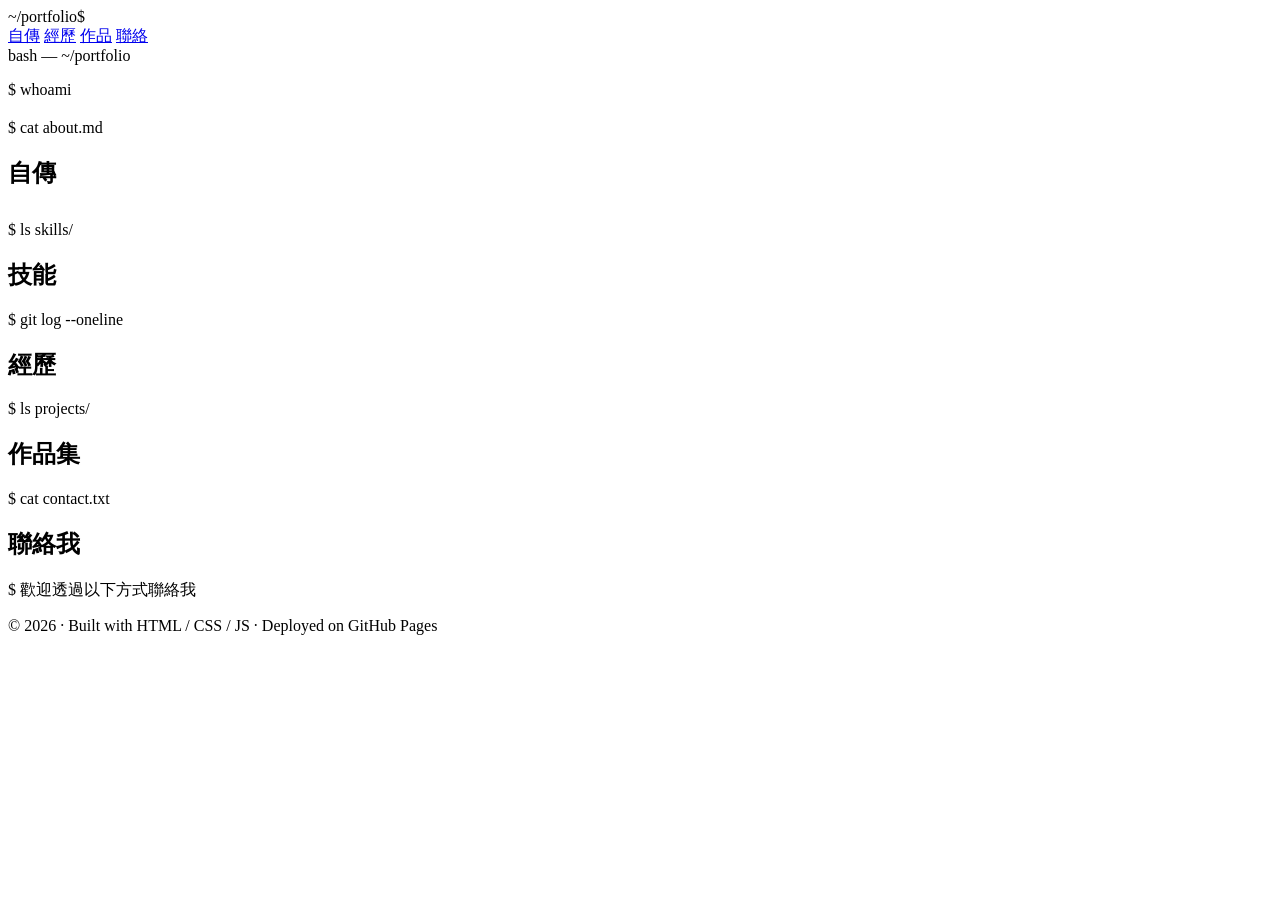
==== index.html @ 5002540f "Add files via upload" ====
<!DOCTYPE html>
<html lang="zh-Hant">
<head>
<meta charset="UTF-8" />
<meta name="viewport" content="width=device-width, initial-scale=1.0" />
<title>個人網站</title>
<meta name="description" content="個人作品集與自傳網站" />
<link rel="preconnect" href="https://fonts.googleapis.com" />
<link href="https://fonts.googleapis.com/css2?family=JetBrains+Mono:wght@400;500;600;700&family=Inter:wght@400;500;600;700&display=swap" rel="stylesheet" />
<link rel="stylesheet" href="css/style.css" />
</head>
<body>

<header class="topnav">
  <div class="wrap">
    <div class="brand">~/portfolio<span class="dot">$</span></div>
    <nav>
      <a href="#about">自傳</a>
      <a href="#experience">經歷</a>
      <a href="#projects">作品</a>
      <a href="#contact">聯絡</a>
    </nav>
  </div>
</header>

<main>
  <section class="hero">
    <div class="wrap">
      <div class="terminal">
        <div class="terminal-bar">
          <span class="tdot red"></span>
          <span class="tdot yellow"></span>
          <span class="tdot green"></span>
          <span class="tpath">bash — ~/portfolio</span>
        </div>
        <div class="terminal-body">
          <p class="terminal-line"><span class="prompt">$</span> whoami</p>
          <p class="terminal-line" id="whoami-output"></p>
          <div class="terminal-output" id="terminal-output">
            <h1 id="hero-name"></h1>
            <p class="title-en" id="hero-title-en"></p>
            <p class="tagline" id="hero-tagline"></p>
            <div class="meta" id="hero-meta"></div>
          </div>
        </div>
      </div>
    </div>
  </section>

  <section id="about">
    <div class="wrap">
      <div class="section-head">
        <span class="cmd">$ cat about.md</span>
        <h2>自傳</h2>
      </div>
      <div class="about-card" id="about-content"></div>

      <div class="section-head" style="margin-top:32px;">
        <span class="cmd">$ ls skills/</span>
        <h2>技能</h2>
      </div>
      <div class="skills" id="skills-list"></div>
    </div>
  </section>

  <section id="experience">
    <div class="wrap">
      <div class="section-head">
        <span class="cmd">$ git log --oneline</span>
        <h2>經歷</h2>
      </div>
      <div class="gitlog" id="gitlog"></div>
    </div>
  </section>

  <section id="projects">
    <div class="wrap">
      <div class="section-head">
        <span class="cmd">$ ls projects/</span>
        <h2>作品集</h2>
      </div>
      <div class="projects-grid" id="projects-grid"></div>
    </div>
  </section>

  <section id="contact">
    <div class="wrap">
      <div class="section-head">
        <span class="cmd">$ cat contact.txt</span>
        <h2>聯絡我</h2>
      </div>
      <div class="contact-terminal">
        <p><span class="prompt">$</span> 歡迎透過以下方式聯絡我</p>
        <ul class="contact-list" id="contact-list"></ul>
      </div>
    </div>
  </section>
</main>

<footer>
  &copy; <span id="year"></span> · Built with HTML / CSS / JS · Deployed on GitHub Pages
</footer>

<script src="js/main.js"></script>
<script>document.getElementById("year").textContent = new Date().getFullYear();</script>
</body>
</html>
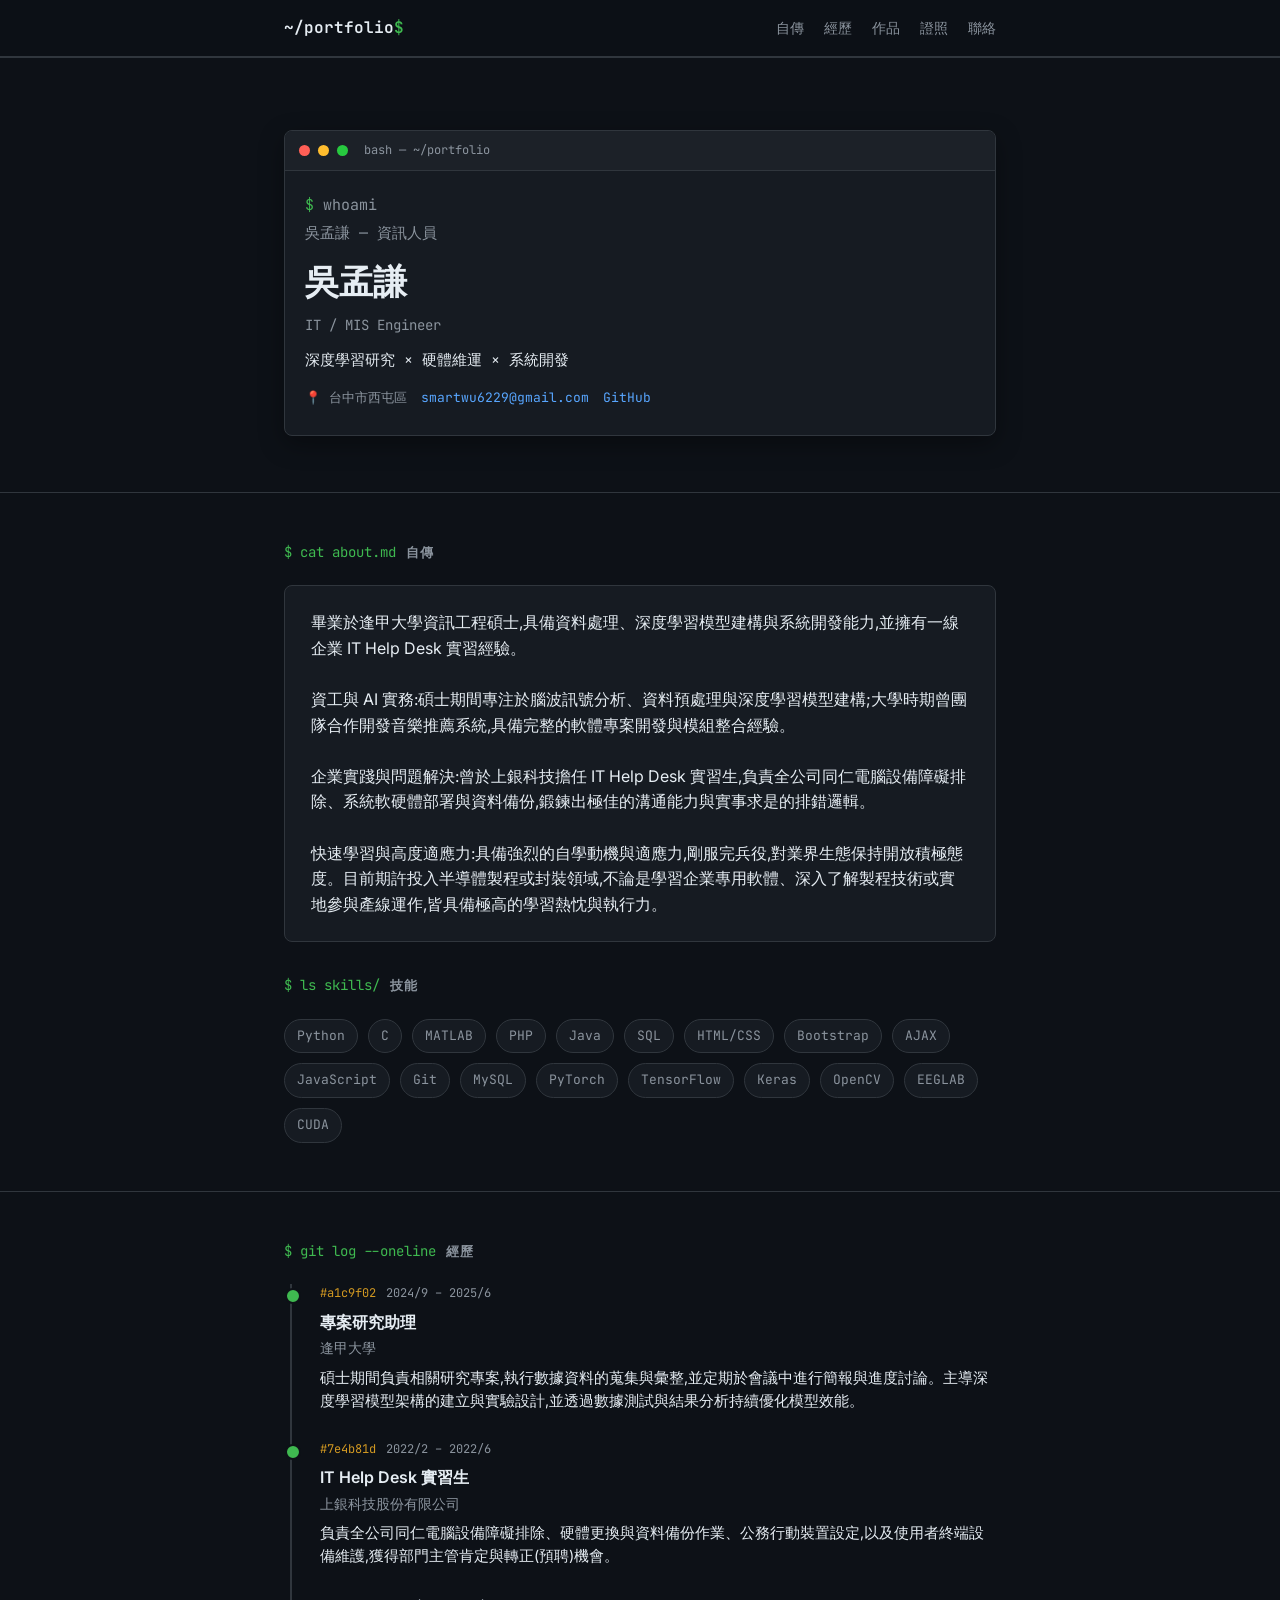
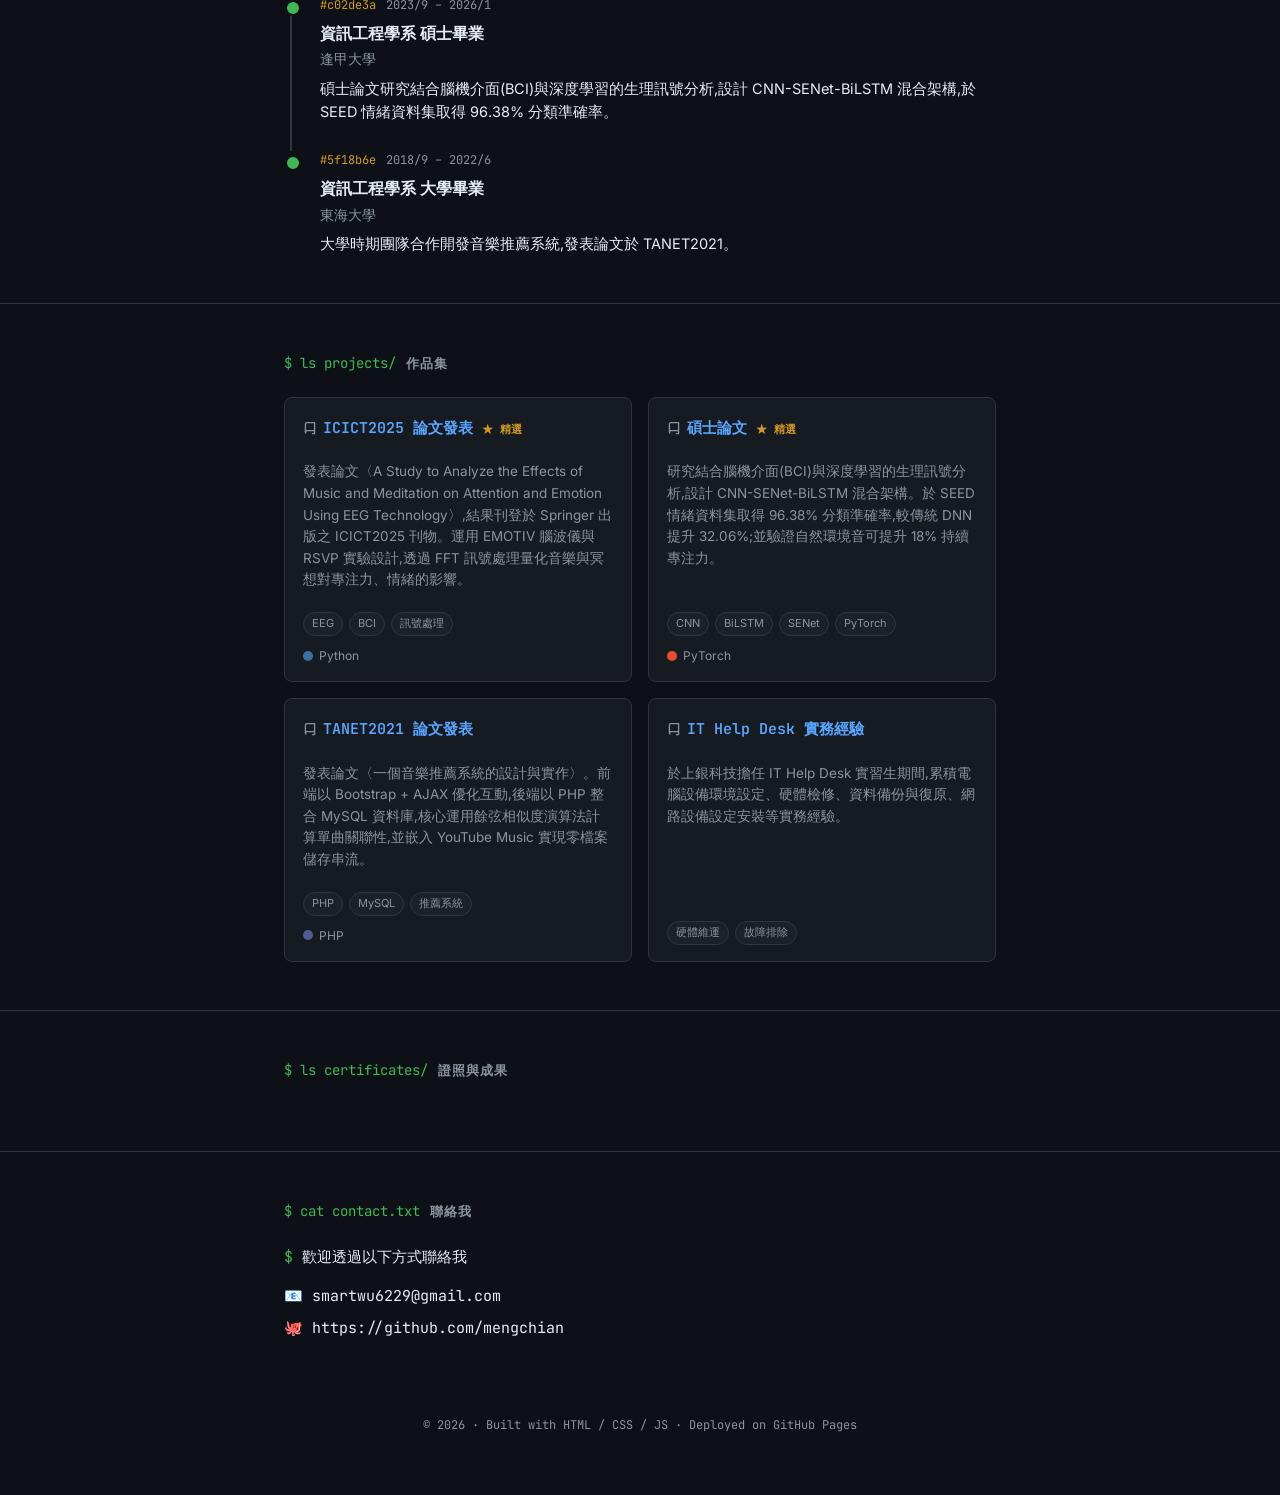
==== commit b80828e7: "Update index.html" ====
--- a/index.html
+++ b/index.html
@@ -18,6 +18,7 @@
       <a href="#about">自傳</a>
       <a href="#experience">經歷</a>
       <a href="#projects">作品</a>
+      <a href="#certificates">證照</a>
       <a href="#contact">聯絡</a>
     </nav>
   </div>
@@ -83,6 +84,16 @@
     </div>
   </section>
 
+  <section id="certificates">
+    <div class="wrap">
+      <div class="section-head">
+        <span class="cmd">$ ls certificates/</span>
+        <h2>證照與成果</h2>
+      </div>
+      <div class="certs-grid" id="certificates-grid"></div>
+    </div>
+  </section>
+
   <section id="contact">
     <div class="wrap">
       <div class="section-head">
--- a/css/style.css
+++ b/css/style.css
@@ -0,0 +1,216 @@
+:root {
+  --bg: #0D1117;
+  --surface: #161B22;
+  --surface-2: #1C2128;
+  --border: #30363D;
+  --text: #E6EDF3;
+  --text-dim: #8B949E;
+  --accent: #3FB950;
+  --accent-dim: #2EA043;
+  --link: #58A6FF;
+  --amber: #D29922;
+
+  --mono: "JetBrains Mono", "SFMono-Regular", Consolas, Menlo, monospace;
+  --sans: "Inter", -apple-system, "PingFang TC", "Noto Sans TC", sans-serif;
+}
+
+* { box-sizing: border-box; }
+
+html { scroll-behavior: smooth; }
+
+@media (prefers-reduced-motion: reduce) {
+  html { scroll-behavior: auto; }
+  * { animation-duration: 0.01ms !important; animation-iteration-count: 1 !important; transition-duration: 0.01ms !important; }
+}
+
+body {
+  margin: 0;
+  background: var(--bg);
+  color: var(--text);
+  font-family: var(--sans);
+  line-height: 1.6;
+}
+
+a { color: var(--link); text-decoration: none; }
+a:hover { text-decoration: underline; }
+a:focus-visible, button:focus-visible { outline: 2px solid var(--accent); outline-offset: 2px; }
+
+.wrap {
+  max-width: 760px;
+  margin: 0 auto;
+  padding: 0 24px;
+}
+
+/* ---------- Top nav ---------- */
+.topnav {
+  border-bottom: 1px solid var(--border);
+  background: rgba(13,17,23,0.85);
+  backdrop-filter: blur(6px);
+  position: sticky;
+  top: 0;
+  z-index: 10;
+}
+.topnav .wrap { display: flex; align-items: center; justify-content: space-between; height: 56px; }
+.topnav .brand { font-family: var(--mono); font-weight: 600; color: var(--text); }
+.topnav .brand .dot { color: var(--accent); }
+.topnav nav { display: flex; gap: 20px; font-family: var(--mono); font-size: 14px; }
+.topnav nav a { color: var(--text-dim); }
+.topnav nav a:hover { color: var(--text); text-decoration: none; }
+
+/* ---------- Hero / terminal ---------- */
+.hero { padding: 72px 0 56px; }
+.terminal {
+  background: var(--surface);
+  border: 1px solid var(--border);
+  border-radius: 8px;
+  overflow: hidden;
+  box-shadow: 0 8px 24px rgba(0,0,0,0.35);
+}
+.terminal-bar {
+  display: flex;
+  align-items: center;
+  gap: 8px;
+  padding: 10px 14px;
+  background: var(--surface-2);
+  border-bottom: 1px solid var(--border);
+}
+.terminal-bar .tdot { width: 11px; height: 11px; border-radius: 50%; }
+.tdot.red { background: #FF5F56; }
+.tdot.yellow { background: #FFBD2E; }
+.tdot.green { background: #27C93F; }
+.terminal-bar .tpath { margin-left: 8px; font-family: var(--mono); font-size: 12px; color: var(--text-dim); }
+.terminal-body { padding: 22px 20px 26px; font-family: var(--mono); font-size: 15px; }
+.terminal-line { color: var(--text-dim); margin: 0 0 4px; }
+.terminal-line .prompt { color: var(--accent); }
+.terminal-output { opacity: 0; transform: translateY(4px); transition: opacity 0.4s ease, transform 0.4s ease; }
+.terminal-output.show { opacity: 1; transform: translateY(0); }
+.terminal-output h1 {
+  margin: 10px 0 4px;
+  font-size: 34px;
+  color: var(--text);
+  font-family: var(--sans);
+  font-weight: 700;
+}
+.terminal-output .title-en { color: var(--text-dim); font-size: 14px; margin: 0 0 12px; }
+.terminal-output .tagline { margin: 0 0 16px; color: var(--text); }
+.terminal-output .meta { display: flex; flex-wrap: wrap; gap: 14px; font-size: 13px; color: var(--text-dim); }
+.terminal-output .meta a { color: var(--link); }
+.cursor { display: inline-block; width: 8px; height: 16px; background: var(--accent); vertical-align: text-bottom; animation: blink 1s step-end infinite; }
+@keyframes blink { 50% { opacity: 0; } }
+
+/* ---------- Sections ---------- */
+section { padding: 48px 0; border-top: 1px solid var(--border); }
+.section-head { display: flex; align-items: baseline; gap: 10px; margin-bottom: 22px; }
+.section-head .cmd { font-family: var(--mono); color: var(--accent); font-size: 14px; }
+.section-head h2 { font-size: 13px; text-transform: uppercase; letter-spacing: 0.08em; color: var(--text-dim); margin: 0; font-weight: 600; }
+
+/* about */
+.about-card {
+  background: var(--surface);
+  border: 1px solid var(--border);
+  border-radius: 8px;
+  padding: 24px 26px;
+  white-space: pre-line;
+  color: var(--text);
+}
+
+/* skills */
+.skills { display: flex; flex-wrap: wrap; gap: 10px; }
+.skill-pill {
+  font-family: var(--mono);
+  font-size: 13px;
+  padding: 6px 12px;
+  border: 1px solid var(--border);
+  border-radius: 999px;
+  color: var(--text-dim);
+  background: var(--surface);
+}
+
+/* experience - git log */
+.gitlog { position: relative; }
+.commit { position: relative; padding-left: 28px; padding-bottom: 28px; border-left: 2px solid var(--border); margin-left: 6px; }
+.commit:last-child { border-left: 2px solid transparent; padding-bottom: 0; }
+.commit::before {
+  content: "";
+  position: absolute;
+  left: -7px;
+  top: 4px;
+  width: 12px;
+  height: 12px;
+  border-radius: 50%;
+  background: var(--accent);
+  border: 2px solid var(--bg);
+}
+.commit-meta { font-family: var(--mono); font-size: 12px; color: var(--text-dim); display: flex; gap: 10px; margin-bottom: 6px; }
+.commit-meta .hash { color: var(--amber); }
+.commit-title { font-size: 16px; font-weight: 600; margin: 0 0 2px; }
+.commit-company { color: var(--text-dim); font-size: 14px; margin: 0 0 6px; }
+.commit-desc { margin: 0; color: var(--text); font-size: 14.5px; }
+
+/* projects */
+.projects-grid { display: grid; grid-template-columns: 1fr 1fr; gap: 16px; }
+@media (max-width: 600px) { .projects-grid { grid-template-columns: 1fr; } }
+.repo-card {
+  border: 1px solid var(--border);
+  border-radius: 8px;
+  padding: 18px 18px 16px;
+  background: var(--surface);
+  display: flex;
+  flex-direction: column;
+  gap: 8px;
+  transition: border-color 0.15s ease;
+}
+.repo-card:hover { border-color: var(--accent-dim); }
+.repo-card .repo-name { font-family: var(--mono); font-weight: 600; color: var(--link); font-size: 15px; }
+.repo-card .repo-name svg { vertical-align: -3px; margin-right: 6px; color: var(--text-dim); }
+.repo-card .repo-desc { color: var(--text-dim); font-size: 13.5px; flex-grow: 1; }
+.repo-card .repo-tags { display: flex; flex-wrap: wrap; gap: 6px; }
+.repo-card .repo-tag { font-size: 11px; padding: 2px 8px; border-radius: 999px; background: var(--surface-2); color: var(--text-dim); border: 1px solid var(--border); }
+.repo-card .repo-lang { display: flex; align-items: center; gap: 6px; font-size: 12px; color: var(--text-dim); margin-top: 2px; }
+.repo-card .repo-lang .lang-dot { width: 10px; height: 10px; border-radius: 50%; }
+.featured-badge { font-size: 11px; color: var(--amber); font-family: var(--mono); }
+
+/* project card thumbnail */
+.repo-thumb {
+  width: 100%;
+  aspect-ratio: 16 / 10;
+  object-fit: cover;
+  border-radius: 6px;
+  border: 1px solid var(--border);
+  margin-bottom: 4px;
+  background: var(--surface-2);
+}
+
+/* certificates */
+.certs-grid {
+  display: grid;
+  grid-template-columns: repeat(3, 1fr);
+  gap: 16px;
+}
+@media (max-width: 640px) { .certs-grid { grid-template-columns: repeat(2, 1fr); } }
+.cert-card {
+  margin: 0;
+  border: 1px solid var(--border);
+  border-radius: 8px;
+  background: var(--surface);
+  overflow: hidden;
+}
+.cert-card img {
+  width: 100%;
+  aspect-ratio: 4 / 3;
+  object-fit: cover;
+  display: block;
+  background: var(--surface-2);
+}
+.cert-card figcaption { padding: 10px 12px 12px; }
+.cert-card .cert-name { margin: 0 0 2px; font-size: 13.5px; font-weight: 600; color: var(--text); }
+.cert-card .cert-issuer { margin: 0; font-size: 12px; color: var(--text-dim); }
+
+/* contact */
+.contact-terminal { font-family: var(--mono); font-size: 15px; }
+.contact-terminal .prompt { color: var(--accent); }
+.contact-list { list-style: none; padding: 0; margin: 14px 0 0; display: flex; flex-direction: column; gap: 8px; }
+.contact-list a { color: var(--text); }
+.contact-list a:hover { color: var(--link); }
+
+footer { padding: 28px 0 60px; text-align: center; color: var(--text-dim); font-family: var(--mono); font-size: 12px; }
